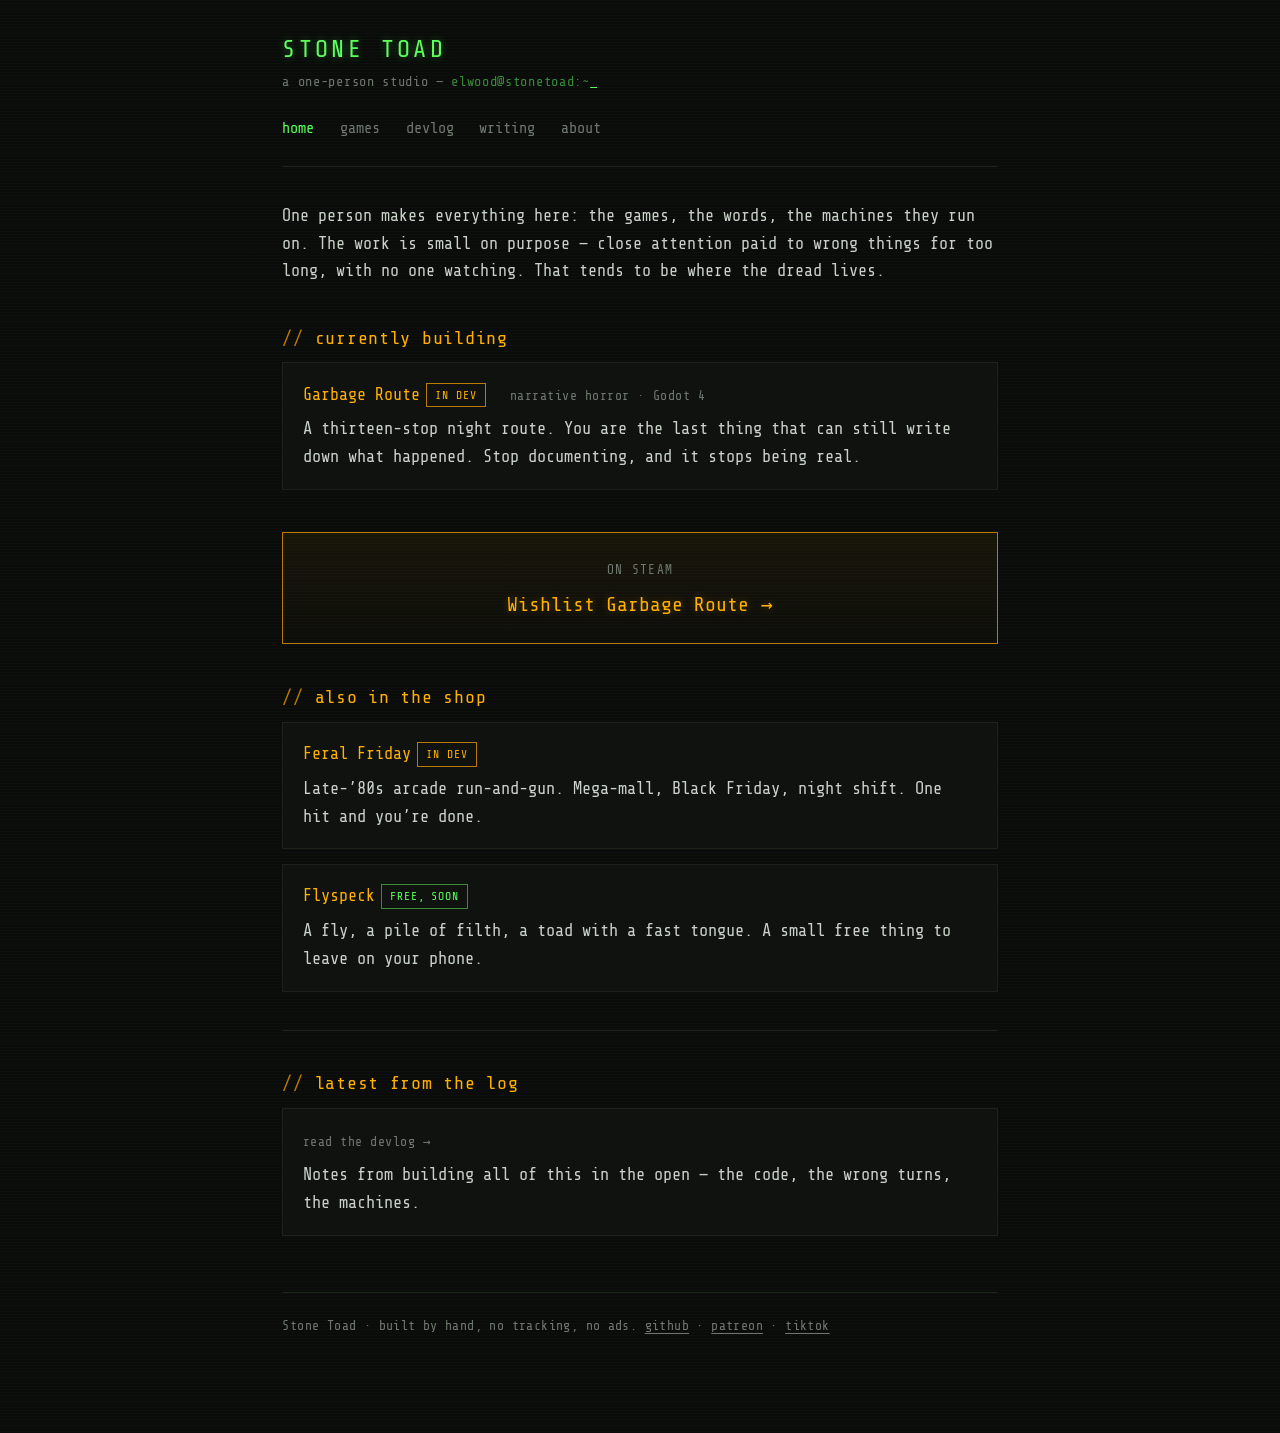
==== index.html @ 4b3a44cc "Stone Toad site first build" ====
<!DOCTYPE html>
<html lang="en">
<head>
<meta charset="utf-8">
<meta name="viewport" content="width=device-width, initial-scale=1">
<title>Stone Toad</title>
<meta name="description" content="Stone Toad — a one-person game studio. Narrative horror, deadpan arcade, and other small dread.">
<link rel="preconnect" href="https://fonts.googleapis.com">
<link rel="preconnect" href="https://fonts.gstatic.com" crossorigin>
<link href="https://fonts.googleapis.com/css2?family=Share+Tech+Mono&display=swap" rel="stylesheet">
<link rel="stylesheet" href="style.css">
</head>
<body>
<div class="wrap">

  <header class="mast">
    <h1 class="logo"><a href="index.html">Stone Toad</a></h1>
    <p class="tag">a one-person studio &mdash; <span class="prompt">elwood@stonetoad:~</span></p>
    <nav class="bar" aria-label="Primary">
      <a href="index.html" aria-current="page">home</a>
      <a href="games/index.html">games</a>
      <a href="devlog/index.html">devlog</a>
      <a href="writing/index.html">writing</a>
      <a href="about.html">about</a>
    </nav>
  </header>

  <main>
    <p class="lead">One person makes everything here: the games, the words, the
    machines they run on. The work is small on purpose &mdash; close attention paid
    to wrong things for too long, with no one watching. That tends to be where the
    dread lives.</p>

    <h2>currently building</h2>
    <a class="row" href="games/garbage-route.html">
      <span class="row-title">Garbage Route</span><span class="chip dev">in dev</span>
      <span class="row-meta"> &nbsp; narrative horror &middot; Godot 4</span>
      <p class="row-desc">A thirteen-stop night route. You are the last thing that
      can still write down what happened. Stop documenting, and it stops being real.</p>
    </a>

    <a class="cta" href="https://store.steampowered.com/" rel="noopener">
      <span class="cta-k">on Steam</span>
      <span class="cta-v">Wishlist Garbage Route &rarr;</span>
    </a>

    <h2>also in the shop</h2>
    <a class="row" href="games/index.html">
      <span class="row-title">Feral Friday</span><span class="chip dev">in dev</span>
      <p class="row-desc">Late-&rsquo;80s arcade run-and-gun. Mega-mall, Black Friday,
      night shift. One hit and you&rsquo;re done.</p>
    </a>
    <a class="row" href="games/index.html">
      <span class="row-title">Flyspeck</span><span class="chip soon">free, soon</span>
      <p class="row-desc">A fly, a pile of filth, a toad with a fast tongue. A small
      free thing to leave on your phone.</p>
    </a>

    <hr>

    <h2>latest from the log</h2>
    <a class="row" href="devlog/index.html">
      <span class="row-meta">read the devlog &rarr;</span>
      <p class="row-desc">Notes from building all of this in the open &mdash; the code,
      the wrong turns, the machines.</p>
    </a>
  </main>

  <footer class="foot">
    <p>Stone Toad &middot; built by hand, no tracking, no ads.
    <a href="https://github.com/elwoodradley" rel="noopener">github</a> &middot;
    <a href="#">patreon</a> &middot;
    <a href="#">tiktok</a></p>
  </footer>

</div>
</body>
</html>
---- style.css ----
/* Stone Toad — hand-built site
   Phosphor terminal aesthetic. No build step. Edit and reupload.
   ------------------------------------------------------------ */

:root {
  --bg:        #0a0b0a;   /* near-black, faint green cast */
  --bg-panel:  #0f120f;
  --amber:     #ffb000;   /* Garbage Route headlight amber */
  --amber-dim: #b87a00;
  --green:     #5cff5c;   /* Stone Toad fastfetch green */
  --green-dim: #3a8a3a;
  --text:      #c9d1c9;   /* dim phosphor white */
  --text-mute: #6f786f;
  --rule:      #1c211c;
  --max:       760px;
}

* { box-sizing: border-box; }

html { -webkit-text-size-adjust: 100%; }

body {
  margin: 0;
  background: var(--bg);
  color: var(--text);
  font-family: "Share Tech Mono", ui-monospace, "JetBrains Mono",
               "DejaVu Sans Mono", Menlo, Consolas, monospace;
  font-size: 17px;
  line-height: 1.65;
  /* faint scanline texture — atmosphere over illustration */
  background-image: repeating-linear-gradient(
    to bottom,
    rgba(92,255,92,0.025) 0px,
    rgba(92,255,92,0.025) 1px,
    transparent 1px,
    transparent 3px
  );
}

.wrap {
  max-width: var(--max);
  margin: 0 auto;
  padding: 0 1.4rem 5rem;
}

/* ---- masthead ---- */

header.mast {
  border-bottom: 1px solid var(--rule);
  padding: 2.2rem 0 1.4rem;
  margin-bottom: 2.2rem;
}

.logo {
  font-size: 1.5rem;
  letter-spacing: 0.14em;
  color: var(--green);
  text-transform: uppercase;
  margin: 0;
  text-shadow: 0 0 8px rgba(92,255,92,0.35);
}

.logo a { color: inherit; text-decoration: none; }

.tag {
  color: var(--text-mute);
  font-size: 0.85rem;
  letter-spacing: 0.05em;
  margin: 0.35rem 0 0;
}

/* prompt line under logo */
.prompt { color: var(--green-dim); }
.prompt::after {
  content: "_";
  animation: blink 1.1s step-end infinite;
  color: var(--green);
}
@keyframes blink { 50% { opacity: 0; } }

/* ---- nav ---- */

nav.bar {
  display: flex;
  flex-wrap: wrap;
  gap: 0.2rem 1.6rem;
  margin-top: 1.3rem;
  font-size: 0.95rem;
}
nav.bar a {
  color: var(--text-mute);
  text-decoration: none;
  padding: 0.1rem 0;
  border-bottom: 1px solid transparent;
}
nav.bar a:hover,
nav.bar a:focus { color: var(--amber); border-bottom-color: var(--amber); }
nav.bar a[aria-current="page"] { color: var(--green); }

/* ---- headings & text ---- */

h1, h2, h3 { color: var(--amber); font-weight: normal; line-height: 1.25; }
h1 { font-size: 1.7rem; margin: 0 0 0.4rem; }
h2 {
  font-size: 1.15rem;
  margin: 2.6rem 0 0.8rem;
  letter-spacing: 0.04em;
}
h2::before { content: "// "; color: var(--amber-dim); }
h3 { font-size: 1rem; color: var(--green); margin: 1.8rem 0 0.4rem; }

a { color: var(--amber); text-decoration: underline; text-underline-offset: 3px; }
a:hover, a:focus { color: var(--green); }

p { margin: 0 0 1rem; }
.lead { color: var(--text); font-size: 1.05rem; }
.mute { color: var(--text-mute); }

hr { border: none; border-top: 1px solid var(--rule); margin: 2.4rem 0; }

/* ---- cards / list rows ---- */

.row {
  display: block;
  border: 1px solid var(--rule);
  background: var(--bg-panel);
  padding: 1.1rem 1.2rem;
  margin: 0 0 0.9rem;
  text-decoration: none;
  color: var(--text);
}
.row:hover, .row:focus {
  border-color: var(--amber-dim);
  color: var(--text);
}
.row .row-title { color: var(--amber); font-size: 1.05rem; }
.row:hover .row-title { color: var(--green); }
.row .row-meta { color: var(--text-mute); font-size: 0.82rem; letter-spacing: 0.04em; }
.row .row-desc { margin: 0.4rem 0 0; }

/* status chips for game showcase */
.chip {
  display: inline-block;
  font-size: 0.72rem;
  letter-spacing: 0.08em;
  text-transform: uppercase;
  padding: 0.12rem 0.5rem;
  border: 1px solid var(--rule);
  color: var(--text-mute);
  margin-left: 0.4rem;
  vertical-align: 0.12em;
}
.chip.dev   { color: var(--amber); border-color: var(--amber-dim); }
.chip.soon  { color: var(--green); border-color: var(--green-dim); }
.chip.shelf { color: var(--text-mute); }

/* ---- the wishlist call-to-action (the funnel) ---- */

.cta {
  display: block;
  border: 1px solid var(--amber-dim);
  background:
    linear-gradient(180deg, rgba(255,176,0,0.06), rgba(255,176,0,0.01));
  padding: 1.4rem 1.4rem;
  margin: 2.6rem 0;
  text-align: center;
  text-decoration: none;
}
.cta:hover, .cta:focus { border-color: var(--amber); }
.cta .cta-k { color: var(--text-mute); font-size: 0.8rem; letter-spacing: 0.1em; text-transform: uppercase; }
.cta .cta-v { color: var(--amber); font-size: 1.25rem; display: block; margin-top: 0.3rem; text-shadow: 0 0 8px rgba(255,176,0,0.3); }
.cta:hover .cta-v { color: var(--green); }

/* ---- writing excerpts ---- */

.excerpt {
  border-left: 2px solid var(--rule);
  padding-left: 1rem;
  color: var(--text);
  white-space: pre-wrap;
}

/* ---- footer ---- */

footer.foot {
  border-top: 1px solid var(--rule);
  margin-top: 3.5rem;
  padding-top: 1.4rem;
  color: var(--text-mute);
  font-size: 0.82rem;
  letter-spacing: 0.03em;
}
footer.foot a { color: var(--text-mute); }
footer.foot a:hover { color: var(--green); }

/* ---- accessibility / motion ---- */

a:focus-visible, .row:focus-visible, .cta:focus-visible {
  outline: 2px solid var(--green);
  outline-offset: 2px;
}

@media (prefers-reduced-motion: reduce) {
  .prompt::after { animation: none; }
}

@media (max-width: 480px) {
  body { font-size: 16px; }
  .logo { font-size: 1.25rem; }
}
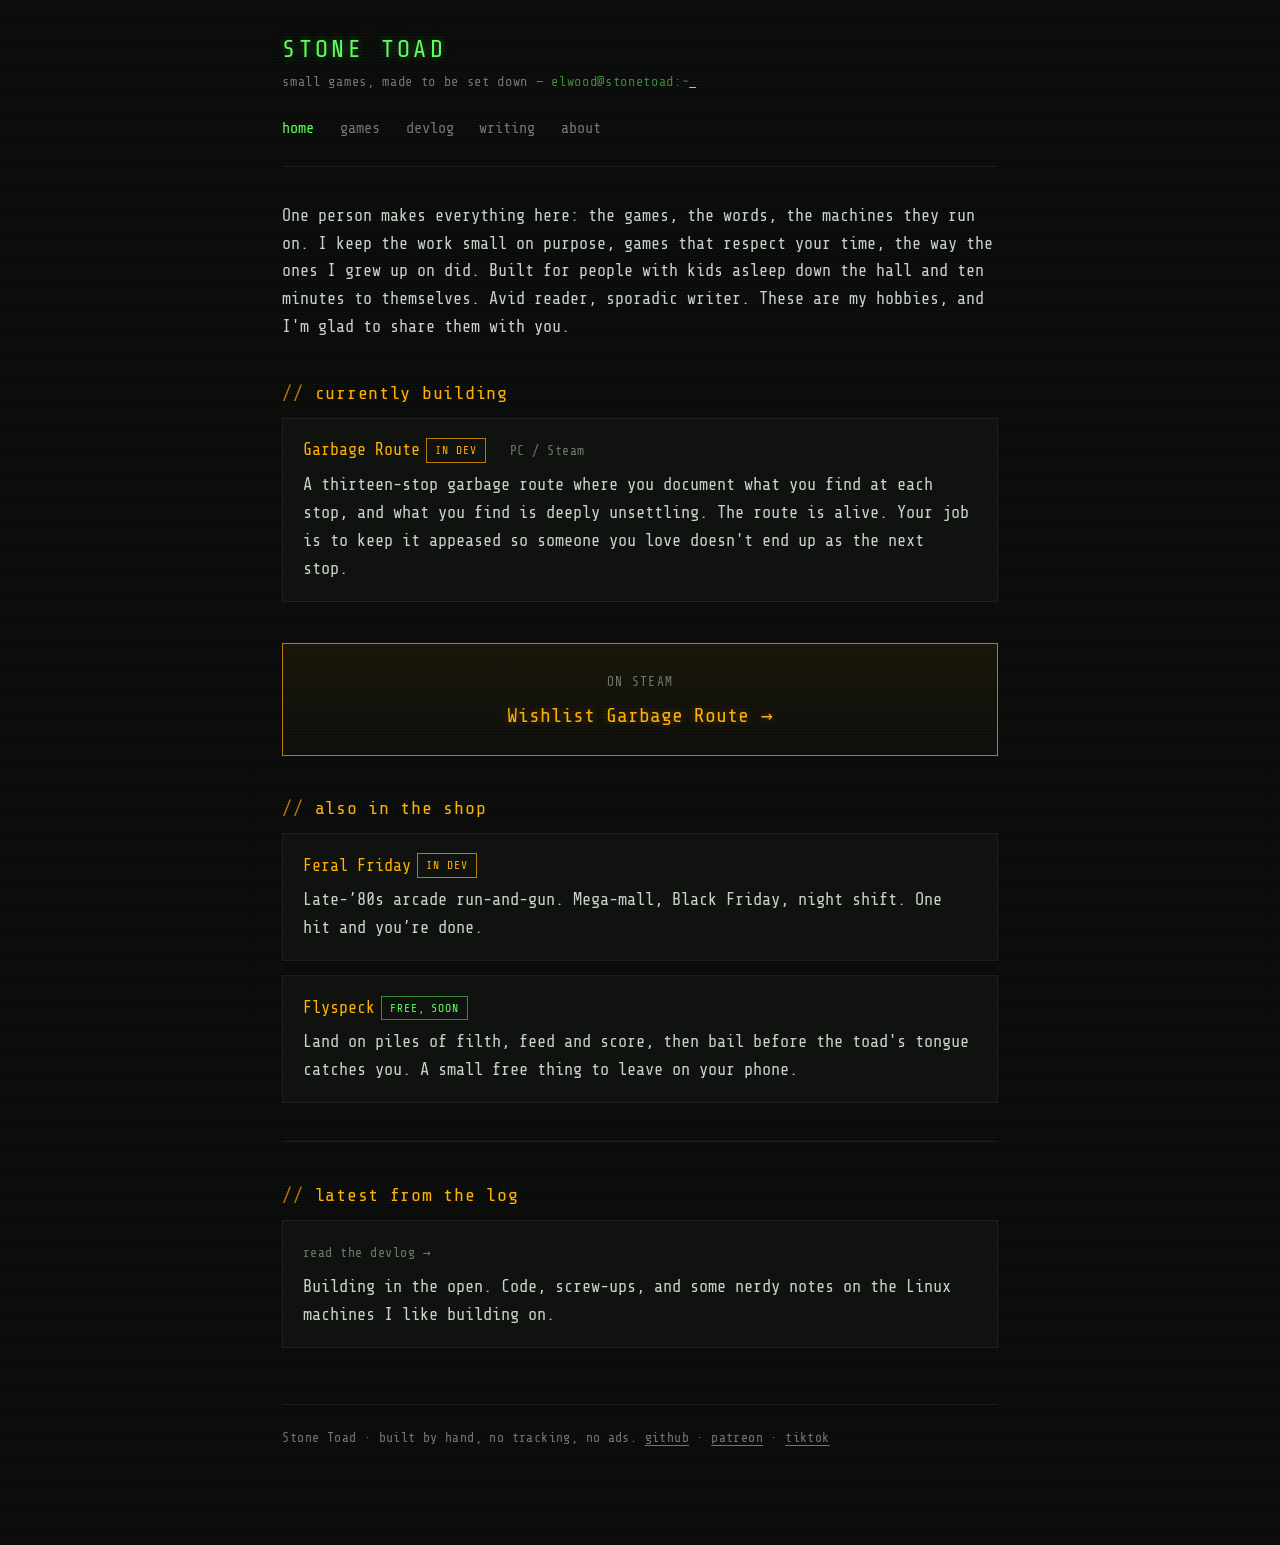
==== commit 67fd1a07: "rewrite site copy in my own voice" ====
--- a/index.html
+++ b/index.html
@@ -4,10 +4,19 @@
 <meta charset="utf-8">
 <meta name="viewport" content="width=device-width, initial-scale=1">
 <title>Stone Toad</title>
-<meta name="description" content="Stone Toad — a one-person game studio. Narrative horror, deadpan arcade, and other small dread.">
+<meta name="description" content="Small games, made to be set down. Made by one person for people with lives.">
 <link rel="preconnect" href="https://fonts.googleapis.com">
 <link rel="preconnect" href="https://fonts.gstatic.com" crossorigin>
 <link href="https://fonts.googleapis.com/css2?family=Share+Tech+Mono&display=swap" rel="stylesheet">
+<!-- favicon -->
+<link rel="icon" type="image/svg+xml" href="favicon.svg">
+<!-- open graph / link previews -->
+<meta property="og:type" content="website">
+<meta property="og:title" content="Stone Toad">
+<meta property="og:description" content="Small games, made to be set down. Made by one person for people with lives.">
+<meta property="og:image" content="https://elwoodradley.github.io/og.png">
+<meta property="og:url" content="https://elwoodradley.github.io/">
+<meta name="twitter:card" content="summary_large_image">
 <link rel="stylesheet" href="style.css">
 </head>
 <body>
@@ -15,7 +24,7 @@
 
   <header class="mast">
     <h1 class="logo"><a href="index.html">Stone Toad</a></h1>
-    <p class="tag">a one-person studio &mdash; <span class="prompt">elwood@stonetoad:~</span></p>
+    <p class="tag">small games, made to be set down &mdash; <span class="prompt">elwood@stonetoad:~</span></p>
     <nav class="bar" aria-label="Primary">
       <a href="index.html" aria-current="page">home</a>
       <a href="games/index.html">games</a>
@@ -27,16 +36,19 @@
 
   <main>
     <p class="lead">One person makes everything here: the games, the words, the
-    machines they run on. The work is small on purpose &mdash; close attention paid
-    to wrong things for too long, with no one watching. That tends to be where the
-    dread lives.</p>
+    machines they run on. I keep the work small on purpose, games that respect your
+    time, the way the ones I grew up on did. Built for people with kids asleep down
+    the hall and ten minutes to themselves. Avid reader, sporadic writer. These are
+    my hobbies, and I'm glad to share them with you.</p>
 
     <h2>currently building</h2>
     <a class="row" href="games/garbage-route.html">
       <span class="row-title">Garbage Route</span><span class="chip dev">in dev</span>
-      <span class="row-meta"> &nbsp; narrative horror &middot; Godot 4</span>
-      <p class="row-desc">A thirteen-stop night route. You are the last thing that
-      can still write down what happened. Stop documenting, and it stops being real.</p>
+      <span class="row-meta"> &nbsp; PC / Steam</span>
+      <p class="row-desc">A thirteen-stop garbage route where you document what you
+      find at each stop, and what you find is deeply unsettling. The route is alive.
+      Your job is to keep it appeased so someone you love doesn't end up as the next
+      stop.</p>
     </a>
 
     <a class="cta" href="https://store.steampowered.com/" rel="noopener">
@@ -52,8 +64,8 @@
     </a>
     <a class="row" href="games/index.html">
       <span class="row-title">Flyspeck</span><span class="chip soon">free, soon</span>
-      <p class="row-desc">A fly, a pile of filth, a toad with a fast tongue. A small
-      free thing to leave on your phone.</p>
+      <p class="row-desc">Land on piles of filth, feed and score, then bail before the
+      toad's tongue catches you. A small free thing to leave on your phone.</p>
     </a>
 
     <hr>
@@ -61,8 +73,8 @@
     <h2>latest from the log</h2>
     <a class="row" href="devlog/index.html">
       <span class="row-meta">read the devlog &rarr;</span>
-      <p class="row-desc">Notes from building all of this in the open &mdash; the code,
-      the wrong turns, the machines.</p>
+      <p class="row-desc">Building in the open. Code, screw-ups, and some nerdy notes
+      on the Linux machines I like building on.</p>
     </a>
   </main>
 
--- a/style.css
+++ b/style.css
@@ -180,6 +180,57 @@
   white-space: pre-wrap;
 }
 
+/* ---- collapsible poems (details/summary, no JS) ---- */
+
+.poem {
+  border: 1px solid var(--rule);
+  background: var(--bg-panel);
+  margin: 0 0 0.8rem;
+}
+
+/* the clickable title bar */
+.poem > summary {
+  cursor: pointer;
+  list-style: none;            /* hide default triangle (most browsers) */
+  padding: 0.85rem 1.1rem;
+  color: var(--green);
+  font-size: 1.05rem;
+  letter-spacing: 0.03em;
+  user-select: none;
+  display: flex;
+  align-items: center;
+  gap: 0.6rem;
+}
+.poem > summary::-webkit-details-marker { display: none; } /* hide triangle, Safari */
+
+/* our own marker: + when closed, − when open */
+.poem > summary::before {
+  content: "+";
+  color: var(--amber);
+  font-size: 1.1rem;
+  width: 1ch;
+  display: inline-block;
+}
+.poem[open] > summary::before { content: "\2212"; } /* minus sign */
+
+.poem > summary:hover { color: var(--amber); }
+.poem > summary:hover::before { color: var(--green); }
+
+/* the poem body, revealed when open */
+.poem .poem-body {
+  padding: 0 1.1rem 1.2rem 1.6rem;
+  white-space: pre-wrap;
+  color: var(--text);
+  border-top: 1px solid var(--rule);
+  margin-top: 0;
+  padding-top: 1rem;
+}
+
+.poem > summary:focus-visible {
+  outline: 2px solid var(--green);
+  outline-offset: -2px;
+}
+
 /* ---- footer ---- */
 
 footer.foot {
